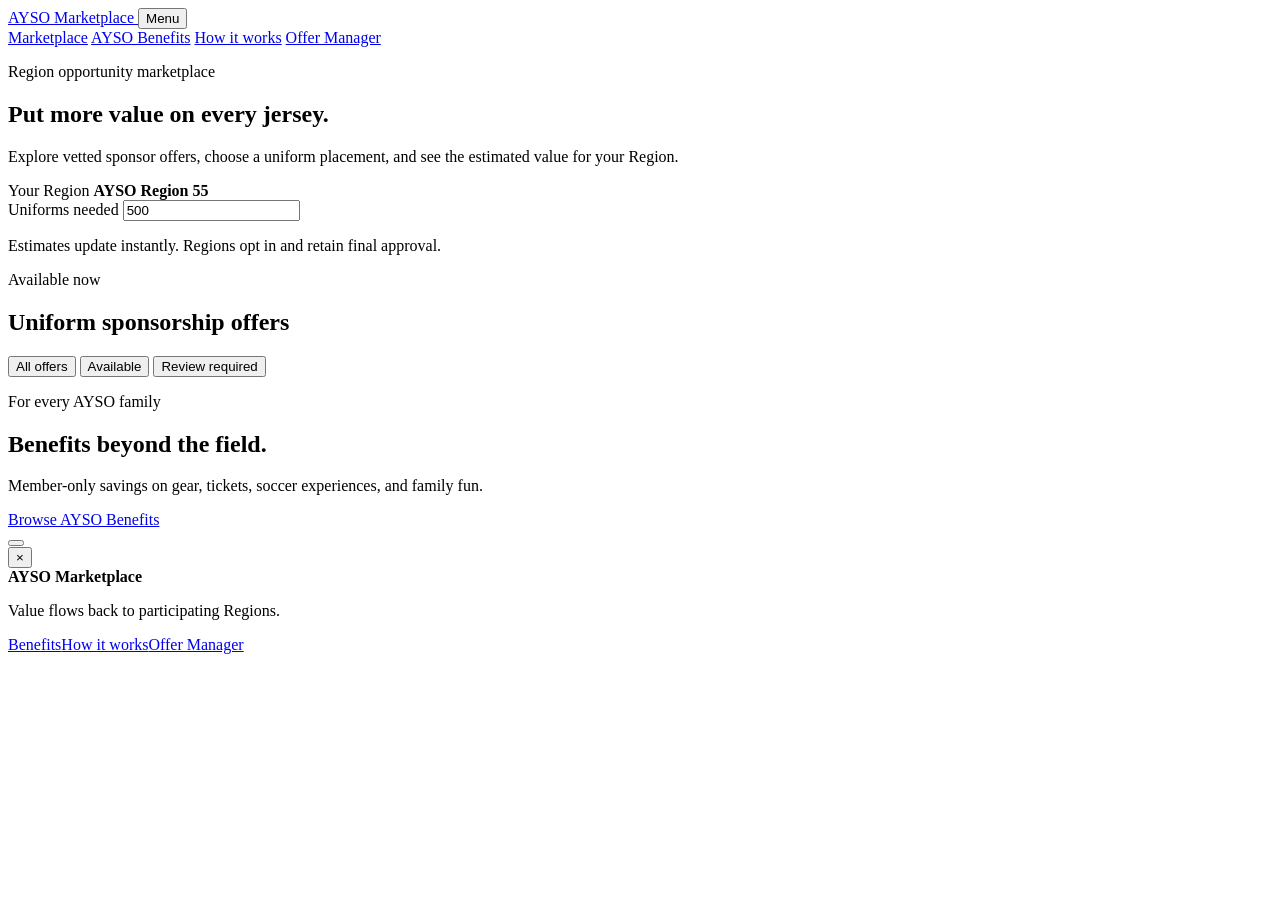
==== index.html @ 60f337e4 "Add current marketplace prototype baseline" ====
<!doctype html>
<html lang="en">
  <head>
    <meta charset="UTF-8" />
    <meta name="viewport" content="width=device-width, initial-scale=1.0" />
    <title>AYSO Sponsorship Marketplace</title>
    <link rel="stylesheet" href="styles.css" />
  </head>
  <body data-page="marketplace">
    <header class="site-header">
      <div class="shell nav-shell">
        <a class="brand-lockup" href="index.html" aria-label="AYSO Marketplace home">
          <span class="ayso-mark">AYSO</span>
          <span class="brand-name">Marketplace</span>
        </a>
        <button class="menu-button" type="button" aria-label="Open navigation" aria-expanded="false">Menu</button>
        <nav class="main-nav" aria-label="Main navigation">
          <a class="active" href="index.html">Marketplace</a>
          <a href="benefits.html">AYSO Benefits</a>
          <a href="explainers.html">How it works</a>
          <a class="admin-link" href="admin.html">Offer Manager</a>
        </nav>
      </div>
    </header>

    <main>
      <section class="market-hero">
        <div class="shell market-hero-grid">
          <div>
            <p class="utility-label">Region opportunity marketplace</p>
            <h1>Put more value on every jersey.</h1>
            <p class="lead">
              Explore vetted sponsor offers, choose a uniform placement, and see the estimated value for your Region.
            </p>
          </div>
          <div class="region-tool">
            <div class="tool-heading">
              <span>Your Region</span>
              <strong id="regionDisplay">AYSO Region 55</strong>
            </div>
            <label>
              <span>Uniforms needed</span>
              <input id="uniformCount" type="number" min="1" step="25" value="500" />
            </label>
            <p>Estimates update instantly. Regions opt in and retain final approval.</p>
          </div>
        </div>
      </section>

      <section class="shop-section">
        <div class="shell">
          <div class="section-bar">
            <div>
              <p class="utility-label">Available now</p>
              <h2>Uniform sponsorship offers</h2>
            </div>
            <div class="filter-group" aria-label="Marketplace filters">
              <button class="filter-button active" type="button" data-filter="all">All offers</button>
              <button class="filter-button" type="button" data-filter="available">Available</button>
              <button class="filter-button" type="button" data-filter="review">Review required</button>
            </div>
          </div>
          <div id="sponsorGrid" class="product-grid"></div>
        </div>
      </section>

      <section class="benefit-promo">
        <div class="shell benefit-promo-inner">
          <div>
            <p class="utility-label light-label">For every AYSO family</p>
            <h2>Benefits beyond the field.</h2>
            <p>Member-only savings on gear, tickets, soccer experiences, and family fun.</p>
          </div>
          <a class="button white-button" href="benefits.html">Browse AYSO Benefits</a>
        </div>
      </section>
    </main>

    <div id="offerDrawer" class="drawer" aria-hidden="true">
      <button class="drawer-scrim" type="button" data-close-drawer aria-label="Close offer"></button>
      <aside class="drawer-panel" aria-label="Selected sponsorship offer">
        <button class="icon-button drawer-close" type="button" data-close-drawer aria-label="Close">×</button>
        <div id="drawerContent"></div>
      </aside>
    </div>

    <footer class="site-footer">
      <div class="shell footer-grid">
        <div><strong>AYSO Marketplace</strong><p>Value flows back to participating Regions.</p></div>
        <nav><a href="benefits.html">Benefits</a><a href="explainers.html">How it works</a><a href="admin.html">Offer Manager</a></nav>
      </div>
    </footer>
    <script src="data.js"></script>
    <script src="app.js"></script>
  </body>
</html>
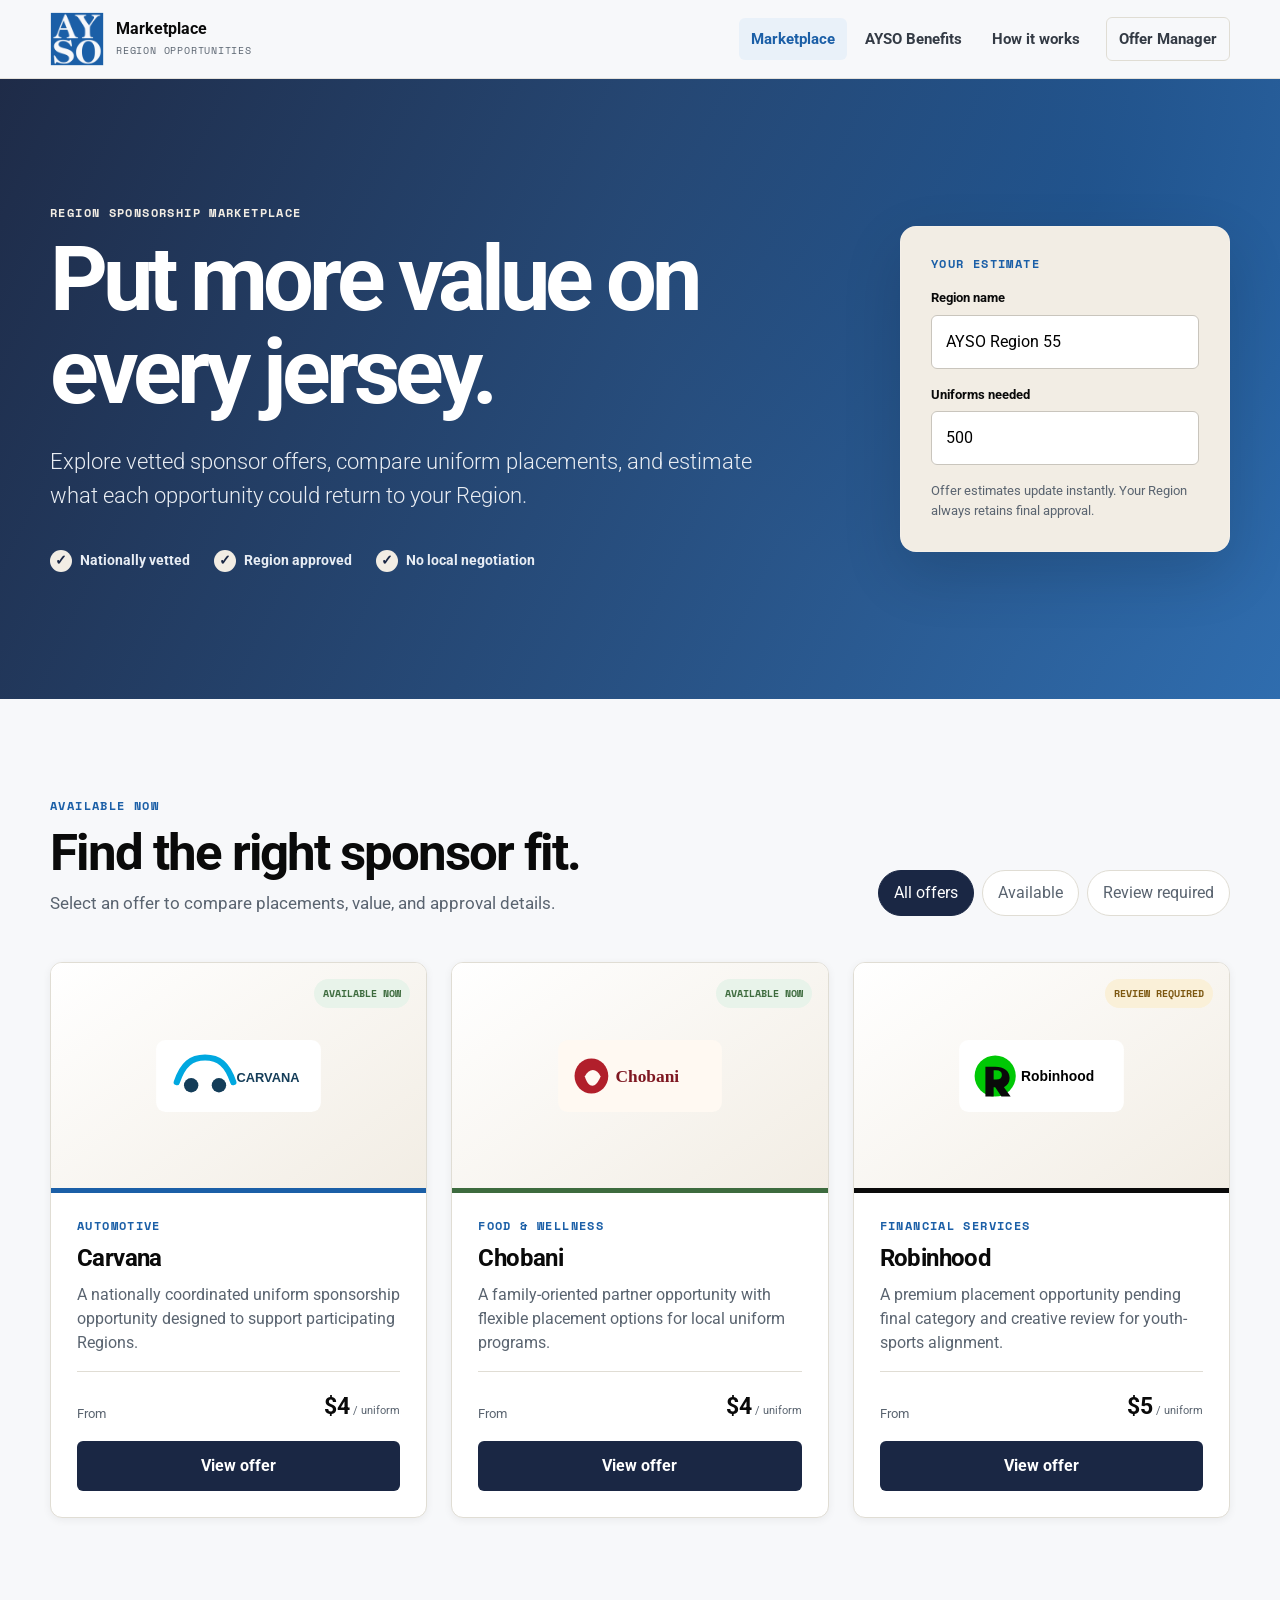
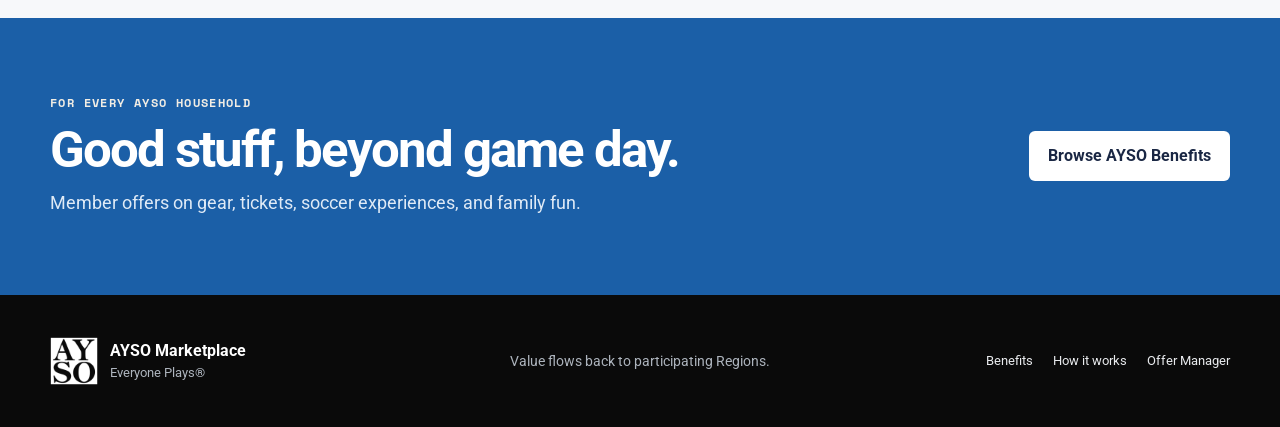
==== commit 792e5c8b: "Build final AYSO marketplace prototype" ====
--- a/index.html
+++ b/index.html
@@ -3,17 +3,22 @@
   <head>
     <meta charset="UTF-8" />
     <meta name="viewport" content="width=device-width, initial-scale=1.0" />
-    <title>AYSO Sponsorship Marketplace</title>
+    <meta name="description" content="Browse AYSO-approved uniform sponsorship opportunities for your Region." />
+    <title>AYSO Marketplace</title>
+    <link rel="preconnect" href="https://fonts.googleapis.com" />
+    <link rel="preconnect" href="https://fonts.gstatic.com" crossorigin />
+    <link href="https://fonts.googleapis.com/css2?family=Roboto:wght@300;400;500;700;900&family=Space+Mono:wght@400;700&display=swap" rel="stylesheet" />
     <link rel="stylesheet" href="styles.css" />
   </head>
   <body data-page="marketplace">
+    <a class="skip-link" href="#main">Skip to content</a>
     <header class="site-header">
       <div class="shell nav-shell">
         <a class="brand-lockup" href="index.html" aria-label="AYSO Marketplace home">
-          <span class="ayso-mark">AYSO</span>
-          <span class="brand-name">Marketplace</span>
+          <img src="assets/logos/ayso-square-heritage-blue-on-field-white-512.png" alt="AYSO" />
+          <span><strong>Marketplace</strong><small>Region opportunities</small></span>
         </a>
-        <button class="menu-button" type="button" aria-label="Open navigation" aria-expanded="false">Menu</button>
+        <button class="menu-button" type="button" aria-label="Toggle navigation" aria-expanded="false">Menu</button>
         <nav class="main-nav" aria-label="Main navigation">
           <a class="active" href="index.html">Marketplace</a>
           <a href="benefits.html">AYSO Benefits</a>
@@ -23,26 +28,24 @@
       </div>
     </header>
 
-    <main>
+    <main id="main">
       <section class="market-hero">
-        <div class="shell market-hero-grid">
-          <div>
-            <p class="utility-label">Region opportunity marketplace</p>
+        <div class="shell hero-grid">
+          <div class="hero-copy">
+            <p class="utility-label light-label">Region sponsorship marketplace</p>
             <h1>Put more value on every jersey.</h1>
-            <p class="lead">
-              Explore vetted sponsor offers, choose a uniform placement, and see the estimated value for your Region.
-            </p>
+            <p class="lead">Explore vetted sponsor offers, compare uniform placements, and estimate what each opportunity could return to your Region.</p>
+            <div class="trust-row" aria-label="Marketplace program benefits">
+              <span>Nationally vetted</span><span>Region approved</span><span>No local negotiation</span>
+            </div>
           </div>
           <div class="region-tool">
-            <div class="tool-heading">
-              <span>Your Region</span>
-              <strong id="regionDisplay">AYSO Region 55</strong>
-            </div>
-            <label>
-              <span>Uniforms needed</span>
-              <input id="uniformCount" type="number" min="1" step="25" value="500" />
-            </label>
-            <p>Estimates update instantly. Regions opt in and retain final approval.</p>
+            <p class="utility-label">Your estimate</p>
+            <label for="regionName">Region name</label>
+            <input id="regionName" type="text" value="AYSO Region 55" />
+            <label for="uniformCount">Uniforms needed</label>
+            <input id="uniformCount" type="number" min="1" step="25" value="500" />
+            <p>Offer estimates update instantly. Your Region always retains final approval.</p>
           </div>
         </div>
       </section>
@@ -52,7 +55,8 @@
           <div class="section-bar">
             <div>
               <p class="utility-label">Available now</p>
-              <h2>Uniform sponsorship offers</h2>
+              <h2>Find the right sponsor fit.</h2>
+              <p class="section-intro">Select an offer to compare placements, value, and approval details.</p>
             </div>
             <div class="filter-group" aria-label="Marketplace filters">
               <button class="filter-button active" type="button" data-filter="all">All offers</button>
@@ -67,9 +71,9 @@
       <section class="benefit-promo">
         <div class="shell benefit-promo-inner">
           <div>
-            <p class="utility-label light-label">For every AYSO family</p>
-            <h2>Benefits beyond the field.</h2>
-            <p>Member-only savings on gear, tickets, soccer experiences, and family fun.</p>
+            <p class="utility-label light-label">For every AYSO household</p>
+            <h2>Good stuff, beyond game day.</h2>
+            <p>Member offers on gear, tickets, soccer experiences, and family fun.</p>
           </div>
           <a class="button white-button" href="benefits.html">Browse AYSO Benefits</a>
         </div>
@@ -77,7 +81,7 @@
     </main>
 
     <div id="offerDrawer" class="drawer" aria-hidden="true">
-      <button class="drawer-scrim" type="button" data-close-drawer aria-label="Close offer"></button>
+      <button class="drawer-scrim" type="button" data-close-drawer aria-label="Close offer details"></button>
       <aside class="drawer-panel" aria-label="Selected sponsorship offer">
         <button class="icon-button drawer-close" type="button" data-close-drawer aria-label="Close">×</button>
         <div id="drawerContent"></div>
@@ -86,7 +90,8 @@
 
     <footer class="site-footer">
       <div class="shell footer-grid">
-        <div><strong>AYSO Marketplace</strong><p>Value flows back to participating Regions.</p></div>
+        <div class="footer-brand"><img src="assets/logos/ayso-square-white-512.png" alt="" /><span><strong>AYSO Marketplace</strong><small>Everyone Plays®</small></span></div>
+        <p>Value flows back to participating Regions.</p>
         <nav><a href="benefits.html">Benefits</a><a href="explainers.html">How it works</a><a href="admin.html">Offer Manager</a></nav>
       </div>
     </footer>
--- a/styles.css
+++ b/styles.css
@@ -0,0 +1,240 @@
+:root {
+  --blue: #1b5fa7;
+  --red: #d63a2f;
+  --field-white: #f7f8fa;
+  --black: #0a0a0a;
+  --navy: #1a2744;
+  --camel: #c4935a;
+  --cream: #f2ede4;
+  --gold: #d4a843;
+  --grass: #3d6b3e;
+  --muted: #5a6470;
+  --divider: #e0ddd4;
+  --card: #fff;
+  --shadow-sm: 0 2px 8px rgba(10, 10, 10, .06);
+  --shadow-lg: 0 22px 60px rgba(10, 10, 10, .14);
+}
+
+* { box-sizing: border-box; }
+html { scroll-behavior: smooth; }
+body { margin: 0; color: var(--black); background: var(--field-white); font-family: Roboto, "Helvetica Neue", Arial, sans-serif; line-height: 1.5; }
+body.drawer-open { overflow: hidden; }
+img { display: block; max-width: 100%; }
+a { color: inherit; }
+button, input, textarea, select { font: inherit; }
+button, a { -webkit-tap-highlight-color: transparent; }
+h1, h2, h3, p { margin-top: 0; }
+h1, h2, h3 { line-height: 1.04; }
+h1 { font-size: clamp(3rem, 7vw, 6rem); letter-spacing: -.055em; }
+h2 { font-size: clamp(2rem, 4vw, 3.5rem); letter-spacing: -.04em; }
+h3 { font-size: 1.5rem; letter-spacing: -.025em; }
+.shell { width: min(1180px, calc(100% - 40px)); margin-inline: auto; }
+.narrow { max-width: 900px; }
+.skip-link { position: fixed; z-index: 100; top: 10px; left: 10px; padding: 10px 14px; color: white; background: var(--black); transform: translateY(-150%); }
+.skip-link:focus { transform: none; }
+.utility-label { margin-bottom: 12px; color: var(--blue); font: 700 .72rem/1.3 "Space Mono", monospace; letter-spacing: .12em; text-transform: uppercase; }
+.light-label { color: var(--cream); }
+.lead { max-width: 720px; font-size: clamp(1.15rem, 2vw, 1.35rem); font-weight: 300; line-height: 1.55; }
+.section-intro { max-width: 610px; margin-bottom: 0; color: var(--muted); font-size: 1.05rem; }
+
+.site-header { position: sticky; z-index: 50; top: 0; border-bottom: 1px solid rgba(224, 221, 212, .8); background: rgba(247, 248, 250, .94); backdrop-filter: blur(16px); }
+.nav-shell { min-height: 78px; display: flex; align-items: center; justify-content: space-between; gap: 30px; }
+.brand-lockup { display: inline-flex; align-items: center; gap: 12px; color: var(--black); text-decoration: none; }
+.brand-lockup img { width: 54px; height: 54px; object-fit: contain; }
+.brand-lockup span { display: grid; line-height: 1.05; }
+.brand-lockup strong { font-size: 1.02rem; }
+.brand-lockup small { margin-top: 6px; color: var(--muted); font: 400 .62rem "Space Mono", monospace; letter-spacing: .08em; text-transform: uppercase; }
+.main-nav { display: flex; align-items: center; gap: 6px; }
+.main-nav a { padding: 10px 12px; border-radius: 6px; color: #343b45; font-size: .92rem; font-weight: 700; text-decoration: none; }
+.main-nav a:hover, .main-nav a.active { color: var(--blue); background: #e9f1f9; }
+.main-nav .admin-link { margin-left: 8px; border: 1px solid var(--divider); }
+.menu-button { display: none; border: 0; background: none; font-weight: 700; }
+
+.market-hero { min-height: 620px; display: grid; align-items: center; color: white; background: linear-gradient(115deg, rgba(26,39,68,.98), rgba(27,95,167,.91)), radial-gradient(circle at 85% 20%, #6b8aa8, transparent 38%); }
+.hero-grid { display: grid; grid-template-columns: minmax(0, 1.4fr) minmax(300px, .6fr); align-items: center; gap: 80px; padding-block: 90px; }
+.hero-copy h1 { max-width: 800px; margin-bottom: 26px; }
+.hero-copy .lead { color: #e9edf3; }
+.trust-row { display: flex; flex-wrap: wrap; gap: 24px; margin-top: 38px; }
+.trust-row span { display: inline-flex; align-items: center; gap: 8px; color: #e8edf4; font-size: .9rem; font-weight: 700; }
+.trust-row span::before { content: "✓"; display: grid; width: 22px; height: 22px; place-items: center; border-radius: 50%; color: var(--navy); background: var(--cream); }
+.region-tool { padding: 30px; border: 1px solid rgba(255,255,255,.18); border-radius: 16px; color: var(--black); background: var(--cream); box-shadow: var(--shadow-lg); }
+.region-tool label { display: block; margin: 16px 0 7px; font-size: .82rem; font-weight: 700; }
+.region-tool input { width: 100%; padding: 14px; border: 1px solid #c9c5bd; border-radius: 6px; background: white; }
+.region-tool p:last-child { margin: 16px 0 0; color: var(--muted); font-size: .82rem; }
+
+.shop-section, .content-section { padding: 100px 0; }
+.section-bar { display: flex; align-items: end; justify-content: space-between; gap: 30px; margin-bottom: 46px; }
+.section-bar h2 { margin-bottom: 12px; }
+.filter-group { display: flex; flex-wrap: wrap; gap: 8px; }
+.filter-button { padding: 10px 15px; border: 1px solid var(--divider); border-radius: 999px; color: var(--muted); background: white; cursor: pointer; }
+.filter-button.active, .filter-button:hover { border-color: var(--navy); color: white; background: var(--navy); }
+.product-grid { display: grid; grid-template-columns: repeat(3, 1fr); gap: 24px; }
+.product-card { overflow: hidden; border: 1px solid var(--divider); border-radius: 12px; background: white; box-shadow: var(--shadow-sm); transition: transform .2s, box-shadow .2s; }
+.product-card:hover { transform: translateY(-5px); box-shadow: 0 18px 42px rgba(10,10,10,.11); }
+.product-visual { position: relative; min-height: 230px; display: grid; place-items: center; padding: 50px; border-bottom: 5px solid var(--card-accent); background: linear-gradient(145deg, #fff, var(--cream)); }
+.partner-logo { max-width: 170px; max-height: 72px; object-fit: contain; }
+.logo-fallback { display: grid; width: 110px; height: 110px; place-items: center; border-radius: 18px; color: white; background: var(--card-accent, var(--navy)); font-size: 2.1rem; font-weight: 900; letter-spacing: -.08em; }
+.status-pill { position: absolute; top: 16px; right: 16px; padding: 7px 9px; border-radius: 999px; color: var(--grass); background: #e8f3ea; font: 700 .63rem "Space Mono", monospace; text-transform: uppercase; }
+.status-pill.review { color: #7c5710; background: #faf0d8; }
+.product-copy { padding: 26px; }
+.product-copy h3 { margin-bottom: 12px; }
+.product-copy > p:not(.utility-label) { min-height: 72px; color: var(--muted); }
+.price-line { display: flex; align-items: end; justify-content: space-between; padding: 17px 0; border-top: 1px solid var(--divider); }
+.price-line span { color: var(--muted); font-size: .82rem; }
+.price-line strong { font-size: 1.45rem; }
+.price-line small { color: var(--muted); font-size: .7rem; font-weight: 400; }
+.button { display: inline-flex; min-height: 46px; align-items: center; justify-content: center; padding: 12px 18px; border: 1px solid transparent; border-radius: 6px; font-weight: 700; text-decoration: none; cursor: pointer; }
+.card-button, .full-button { width: 100%; color: white; background: var(--navy); }
+.card-button:hover, .full-button:hover { background: var(--blue); }
+.empty-results { grid-column: 1 / -1; padding: 70px; border: 1px dashed var(--divider); text-align: center; background: white; }
+
+.benefit-promo { padding: 78px 0; color: white; background: var(--blue); }
+.benefit-promo-inner { display: flex; align-items: center; justify-content: space-between; gap: 40px; }
+.benefit-promo h2 { max-width: 700px; margin-bottom: 14px; }
+.benefit-promo p:last-child { margin-bottom: 0; color: #dfeaf6; font-size: 1.1rem; }
+.white-button { color: var(--navy); background: white; }
+.white-button:hover { background: var(--cream); }
+
+.page-hero { padding: 110px 0 100px; color: white; background: var(--navy); }
+.page-hero h1 { max-width: 900px; margin-bottom: 25px; }
+.benefits-hero { background: linear-gradient(115deg, rgba(26,39,68,.96), rgba(61,107,62,.72)), radial-gradient(circle at 85%, var(--camel), transparent 36%); }
+.explainer-hero { background: linear-gradient(120deg, var(--blue), var(--navy)); }
+.benefit-grid { display: grid; grid-template-columns: repeat(2, 1fr); gap: 24px; }
+.benefit-card { display: grid; grid-template-columns: 190px 1fr; overflow: hidden; border: 1px solid var(--divider); border-radius: 16px; background: white; box-shadow: var(--shadow-sm); }
+.benefit-visual { display: grid; min-height: 330px; place-items: center; padding: 28px; border-top: 7px solid var(--card-accent); background: var(--cream); }
+.benefit-copy { padding: 30px; }
+.benefit-copy h2 { margin-bottom: 10px; font-size: 1.9rem; }
+.discount { display: block; margin-bottom: 15px; color: var(--card-accent); font-size: 1.2rem; }
+.benefit-copy > p:not(.utility-label) { color: var(--muted); }
+.code-row { display: flex; align-items: center; justify-content: space-between; margin: 25px 0 18px; padding: 12px 0; border-block: 1px solid var(--divider); }
+.code-row span { color: var(--muted); font-size: .8rem; }
+.code-row button { border: 0; color: var(--blue); background: none; font: 700 .82rem "Space Mono", monospace; cursor: pointer; }
+.placeholder-link { color: #6f7680; background: #e6e8eb; cursor: not-allowed; }
+.benefits-note { padding: 80px 0; color: white; background: var(--grass); }
+.benefits-note-inner { display: flex; align-items: center; justify-content: center; gap: 65px; }
+.big-number { font-size: clamp(4rem, 9vw, 8rem); font-weight: 900; letter-spacing: -.08em; }
+.benefits-note h2 { margin-bottom: 12px; }
+.benefits-note p { max-width: 580px; margin-bottom: 0; }
+
+.steps-grid { display: grid; grid-template-columns: repeat(3, 1fr); gap: 1px; margin-bottom: 110px; background: var(--divider); }
+.steps-grid article { padding: 42px; background: white; }
+.steps-grid span { color: var(--red); font: 700 .8rem "Space Mono", monospace; }
+.steps-grid h2 { margin: 30px 0 16px; font-size: 2rem; }
+.steps-grid p, .placement-list p, .economics-card p { color: var(--muted); }
+.explainer-layout { display: grid; grid-template-columns: 1fr 440px; gap: 80px; align-items: start; }
+.placement-list { margin-top: 38px; }
+.placement-list article { padding: 25px 0; border-top: 1px solid var(--divider); }
+.placement-list strong { font-size: 1.2rem; }
+.placement-list p { margin: 8px 0 0; }
+.economics-card { padding: 38px; border-radius: 12px; background: var(--cream); }
+.economics-card h2 { font-size: 2rem; }
+.formula { display: flex; justify-content: space-between; padding: 16px 0; border-top: 1px solid #d3cdc2; }
+.formula.featured { margin-top: 4px; padding: 16px; border: 0; color: white; background: var(--blue); }
+.small-copy { margin: 22px 0 0; font-size: .85rem; }
+.guardrail-section { margin-top: 110px; }
+.guardrail-grid { display: grid; grid-template-columns: repeat(3, 1fr); gap: 12px; margin-top: 35px; }
+.guardrail-grid span { padding: 22px; border-left: 4px solid var(--blue); background: white; font-weight: 700; box-shadow: var(--shadow-sm); }
+
+.admin-hero { padding: 70px 0; color: white; background: var(--navy); }
+.admin-heading, .admin-intro { display: flex; align-items: end; justify-content: space-between; gap: 35px; }
+.admin-heading h1 { margin-bottom: 12px; font-size: clamp(3rem, 6vw, 5rem); }
+.admin-heading p:last-child { margin-bottom: 0; color: #d9dfe9; }
+.admin-actions { display: flex; gap: 10px; }
+.secondary-button { border-color: rgba(255,255,255,.35); color: white; background: transparent; }
+.outline-button { border-color: var(--blue); color: var(--blue); background: transparent; }
+.admin-intro { margin-bottom: 30px; }
+.admin-intro h2 { margin-bottom: 12px; font-size: 2.5rem; }
+.admin-intro p:last-child { max-width: 750px; margin-bottom: 0; color: var(--muted); }
+.benefit-admin-heading { margin-top: 90px; }
+.editor-stack { display: grid; gap: 18px; }
+.editor-card { padding: 28px; border: 1px solid var(--divider); border-radius: 10px; background: white; box-shadow: var(--shadow-sm); }
+.editor-card-head { display: flex; align-items: center; justify-content: space-between; margin-bottom: 24px; }
+.editor-card-head .utility-label { margin-bottom: 6px; }
+.editor-card-head h3 { margin: 0; }
+.text-button { border: 0; background: transparent; cursor: pointer; }
+.danger { color: #a52b23; }
+.form-grid { display: grid; grid-template-columns: repeat(4, 1fr); gap: 18px; }
+.form-grid label { display: grid; gap: 7px; color: #3f4650; font-size: .78rem; font-weight: 700; }
+.form-grid .wide { grid-column: span 2; }
+.form-grid input, .form-grid textarea, .form-grid select { width: 100%; min-height: 45px; padding: 11px; border: 1px solid #cfd3d8; border-radius: 5px; color: var(--black); background: white; }
+.form-grid textarea { min-height: 92px; resize: vertical; }
+.form-grid input[type="color"] { padding: 4px; }
+.calculation { display: grid; align-content: center; padding: 12px 15px; border-radius: 6px; color: white; background: var(--blue); }
+.calculation span, .calculation small { font-size: .7rem; }
+.calculation strong { font-size: 1.35rem; }
+.save-notice { position: fixed; z-index: 80; top: 95px; right: 24px; max-width: 380px; padding: 14px 18px; border-radius: 6px; color: white; background: var(--grass); box-shadow: var(--shadow-lg); opacity: 0; transform: translateY(-15px); pointer-events: none; transition: .2s; }
+.save-notice.show { opacity: 1; transform: none; }
+
+.drawer { position: fixed; z-index: 90; inset: 0; visibility: hidden; }
+.drawer.open { visibility: visible; }
+.drawer-scrim { position: absolute; inset: 0; border: 0; background: rgba(10,10,10,.58); opacity: 0; transition: opacity .25s; }
+.drawer.open .drawer-scrim { opacity: 1; }
+.drawer-panel { position: absolute; top: 0; right: 0; width: min(560px, 100%); height: 100%; overflow-y: auto; padding: 70px 40px 40px; background: white; box-shadow: var(--shadow-lg); transform: translateX(100%); transition: transform .28s ease; }
+.drawer.open .drawer-panel { transform: none; }
+.drawer-close { position: absolute; top: 20px; right: 25px; width: 38px; height: 38px; border: 0; border-radius: 50%; background: var(--field-white); font-size: 1.5rem; cursor: pointer; }
+.drawer-brand { min-height: 180px; display: grid; place-items: center; margin-bottom: 30px; border-bottom: 5px solid var(--card-accent); background: var(--cream); }
+.drawer-logo { max-width: 200px; max-height: 80px; }
+.drawer-panel h2 { margin-bottom: 15px; }
+.drawer-panel > div > p:not(.utility-label, .estimate-note) { color: var(--muted); }
+.drawer-meta { display: grid; grid-template-columns: 1fr 1fr; gap: 12px; margin: 28px 0; }
+.drawer-meta span { display: grid; gap: 5px; padding: 15px; color: var(--muted); background: var(--field-white); font-size: .75rem; }
+.drawer-meta strong { color: var(--black); font-size: .95rem; }
+.placement-options { display: grid; gap: 10px; margin: 18px 0; }
+.placement-option { display: grid; grid-template-columns: auto 1fr auto; align-items: center; gap: 12px; padding: 15px; border: 1px solid var(--divider); border-radius: 6px; cursor: pointer; }
+.placement-option:has(input:checked) { border-color: var(--blue); background: #edf4fb; }
+.placement-option span { display: grid; }
+.placement-option small { color: var(--muted); }
+.estimate-note { color: var(--muted); font-size: .78rem; }
+
+.site-footer { padding: 42px 0; color: white; background: var(--black); }
+.footer-grid { display: grid; grid-template-columns: 1fr auto 1fr; align-items: center; gap: 30px; }
+.footer-brand { display: flex; align-items: center; gap: 12px; }
+.footer-brand img { width: 48px; height: 48px; object-fit: contain; }
+.footer-brand span { display: grid; }
+.footer-brand small { color: #adb4bd; }
+.site-footer p { margin: 0; color: #adb4bd; font-size: .85rem; }
+.site-footer nav { display: flex; justify-content: end; gap: 20px; }
+.site-footer a { color: #e8eaed; font-size: .82rem; text-decoration: none; }
+
+@media (max-width: 980px) {
+  .product-grid { grid-template-columns: repeat(2, 1fr); }
+  .hero-grid { grid-template-columns: 1fr; gap: 45px; }
+  .region-tool { max-width: 600px; }
+  .benefit-card { grid-template-columns: 1fr; }
+  .benefit-visual { min-height: 190px; }
+  .explainer-layout { grid-template-columns: 1fr; }
+  .form-grid { grid-template-columns: repeat(2, 1fr); }
+  .footer-grid { grid-template-columns: 1fr; text-align: center; }
+  .footer-brand, .site-footer nav { justify-content: center; }
+}
+
+@media (max-width: 760px) {
+  .shell { width: min(100% - 28px, 1180px); }
+  .nav-shell { min-height: 70px; }
+  .brand-lockup img { width: 46px; height: 46px; }
+  .menu-button { display: block; }
+  .main-nav { position: absolute; top: 70px; left: 0; right: 0; display: none; padding: 12px 14px 18px; border-bottom: 1px solid var(--divider); background: var(--field-white); box-shadow: var(--shadow-sm); }
+  .main-nav.open { display: grid; }
+  .main-nav .admin-link { margin-left: 0; }
+  h1 { font-size: clamp(2.8rem, 14vw, 4.5rem); }
+  .market-hero { min-height: auto; }
+  .hero-grid, .page-hero { padding-block: 70px; }
+  .shop-section, .content-section { padding-block: 70px; }
+  .section-bar, .benefit-promo-inner, .benefits-note-inner, .admin-heading, .admin-intro { align-items: stretch; flex-direction: column; }
+  .product-grid, .benefit-grid, .steps-grid, .guardrail-grid { grid-template-columns: 1fr; }
+  .steps-grid { gap: 12px; margin-bottom: 70px; background: transparent; }
+  .benefit-card { grid-template-columns: 1fr; }
+  .benefit-promo-inner { display: flex; }
+  .benefits-note-inner { display: flex; text-align: center; gap: 15px; }
+  .admin-heading, .admin-intro { display: flex; }
+  .admin-actions { flex-wrap: wrap; }
+  .form-grid { grid-template-columns: 1fr; }
+  .form-grid .wide { grid-column: span 1; }
+  .drawer-panel { padding-inline: 22px; }
+  .drawer-meta { grid-template-columns: 1fr; }
+  .trust-row { gap: 13px; }
+}
+
+@media (prefers-reduced-motion: reduce) {
+  *, *::before, *::after { scroll-behavior: auto !important; transition: none !important; }
+}
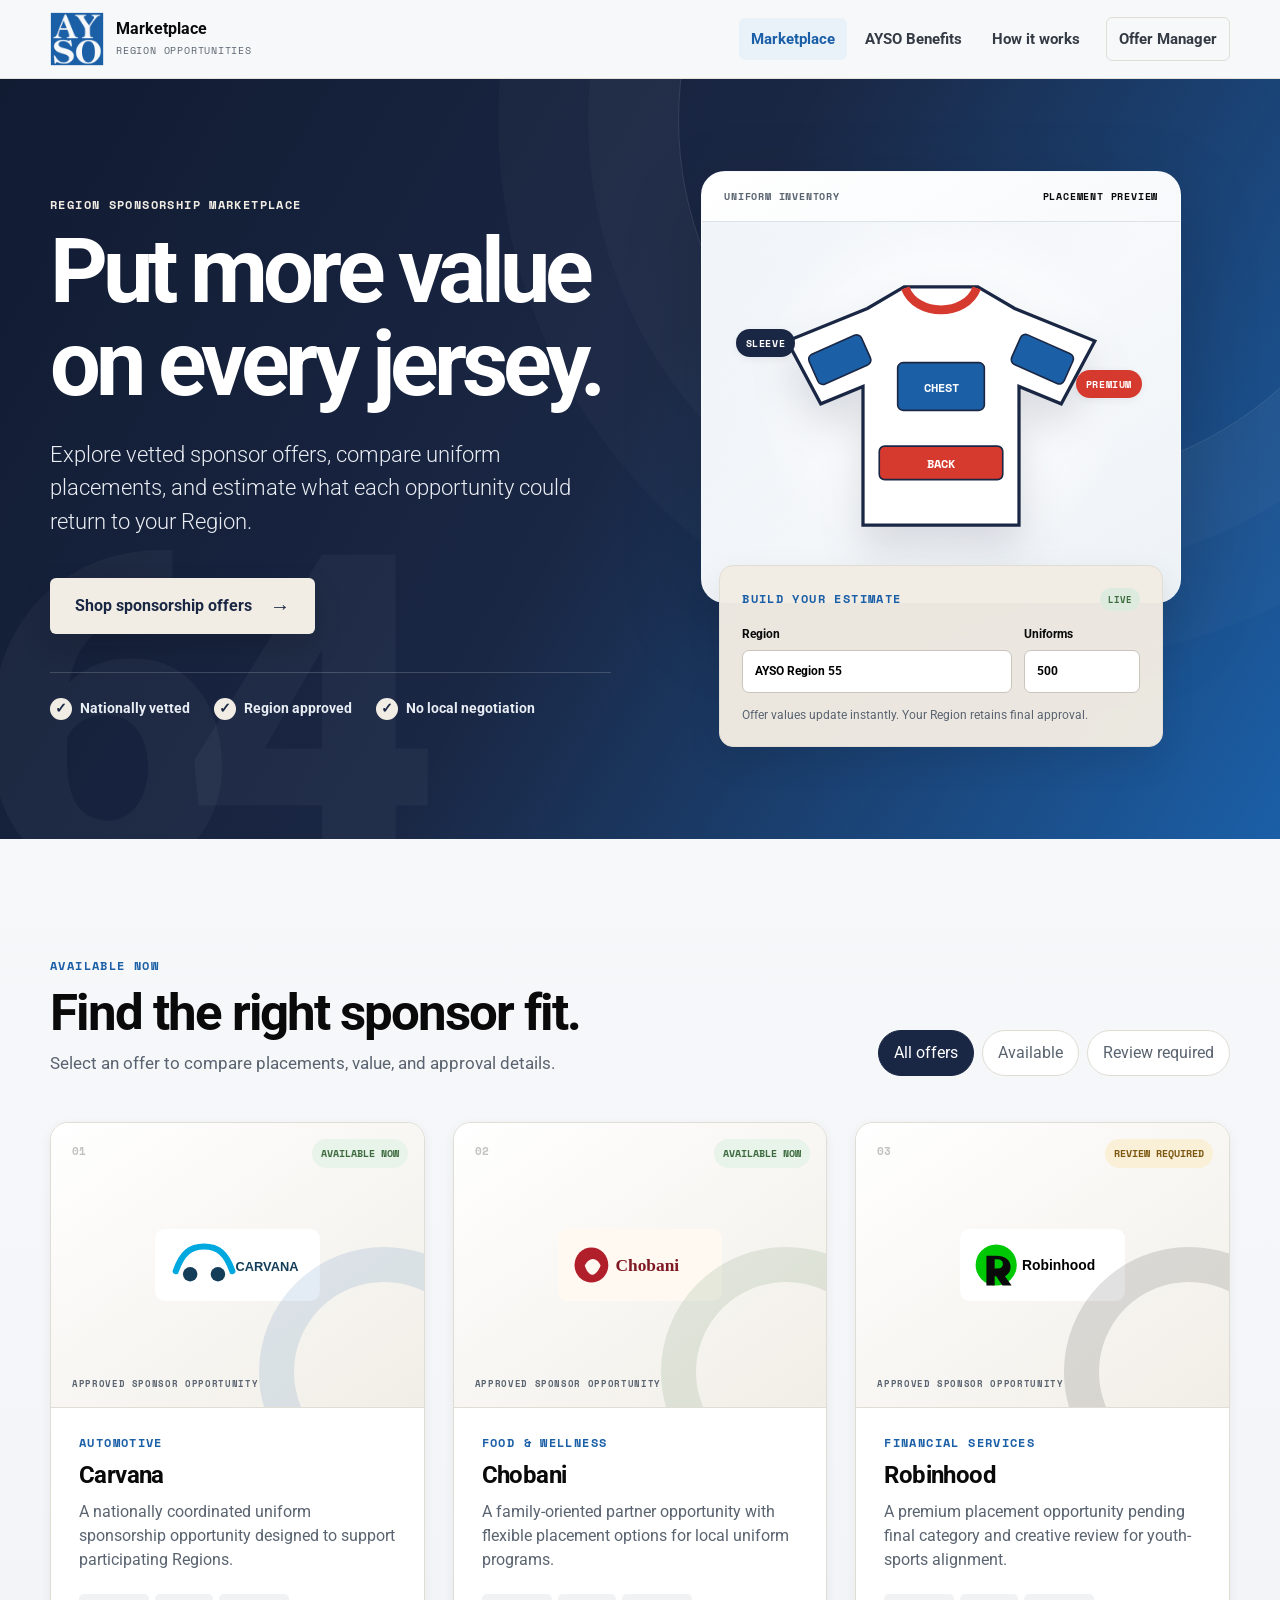
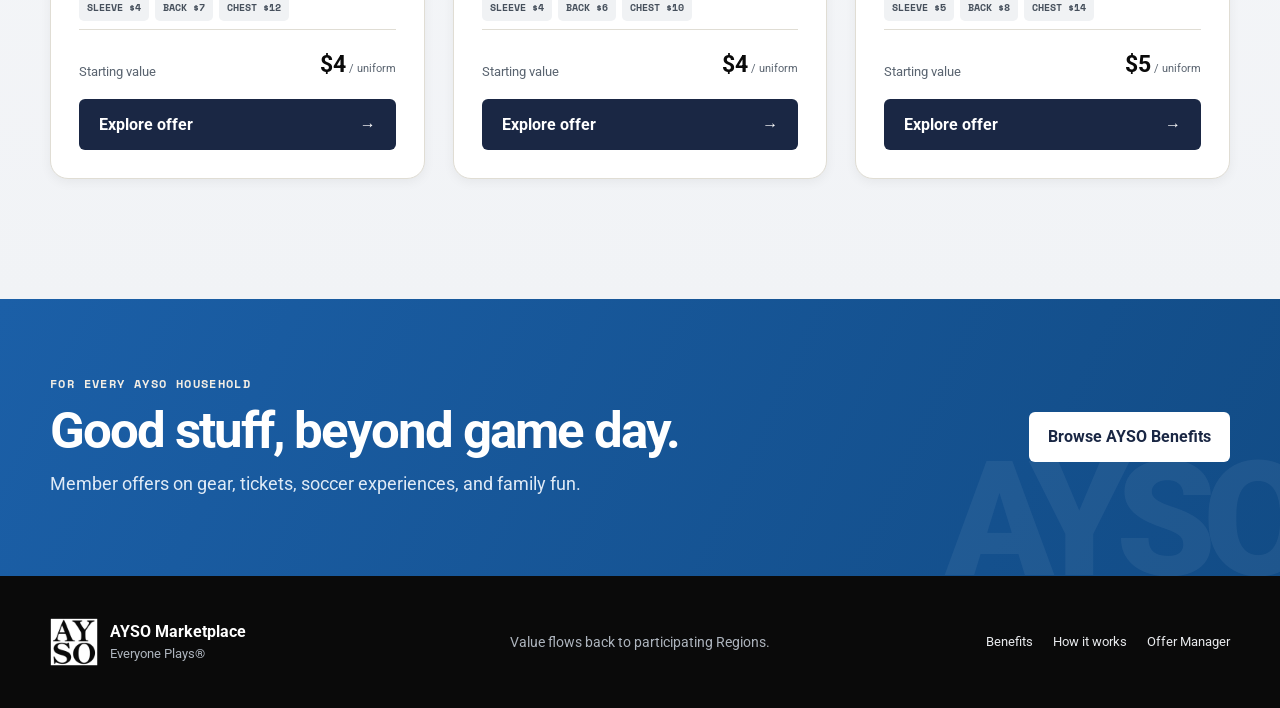
==== commit 50dc0117: "Polish marketplace storefront design" ====
--- a/index.html
+++ b/index.html
@@ -35,22 +35,41 @@
             <p class="utility-label light-label">Region sponsorship marketplace</p>
             <h1>Put more value on every jersey.</h1>
             <p class="lead">Explore vetted sponsor offers, compare uniform placements, and estimate what each opportunity could return to your Region.</p>
+            <a class="button hero-button" href="#offers">Shop sponsorship offers <span aria-hidden="true">→</span></a>
             <div class="trust-row" aria-label="Marketplace program benefits">
               <span>Nationally vetted</span><span>Region approved</span><span>No local negotiation</span>
             </div>
           </div>
-          <div class="region-tool">
-            <p class="utility-label">Your estimate</p>
-            <label for="regionName">Region name</label>
-            <input id="regionName" type="text" value="AYSO Region 55" />
-            <label for="uniformCount">Uniforms needed</label>
-            <input id="uniformCount" type="number" min="1" step="25" value="500" />
-            <p>Offer estimates update instantly. Your Region always retains final approval.</p>
+          <div class="hero-commerce">
+            <div class="kit-preview" aria-label="AYSO jersey sponsorship placement preview">
+              <div class="preview-topline"><span>Uniform inventory</span><strong>Placement preview</strong></div>
+              <div class="jersey-stage">
+                <svg class="jersey-svg" viewBox="0 0 360 300" role="img" aria-label="Jersey with sleeve, chest, and back sponsorship zones">
+                  <path class="jersey-shape" d="M112 54 146 34h68l34 20 74 30-31 58-39-16v128H108V126l-39 16-31-58z"/>
+                  <path class="jersey-collar" d="M147 35c10 27 56 27 66 0"/>
+                  <rect class="zone zone-chest" x="140" y="104" width="80" height="44" rx="5"/>
+                  <rect class="zone zone-left" x="60" y="86" width="53" height="30" rx="5" transform="rotate(-24 87 101)"/>
+                  <rect class="zone zone-right" x="247" y="86" width="53" height="30" rx="5" transform="rotate(24 274 101)"/>
+                  <rect class="zone zone-back" x="123" y="181" width="114" height="31" rx="5"/>
+                  <text x="180" y="131">CHEST</text><text x="180" y="201">BACK</text>
+                </svg>
+                <span class="placement-tag tag-sleeve">Sleeve</span>
+                <span class="placement-tag tag-chest">Premium</span>
+              </div>
+            </div>
+            <div class="region-tool">
+              <div class="estimate-heading"><p class="utility-label">Build your estimate</p><span>Live</span></div>
+              <div class="estimate-fields">
+                <label for="regionName">Region<input id="regionName" type="text" value="AYSO Region 55" /></label>
+                <label for="uniformCount">Uniforms<input id="uniformCount" type="number" min="1" step="25" value="500" /></label>
+              </div>
+              <p>Offer values update instantly. Your Region retains final approval.</p>
+            </div>
           </div>
         </div>
       </section>
 
-      <section class="shop-section">
+      <section id="offers" class="shop-section">
         <div class="shell">
           <div class="section-bar">
             <div>
--- a/styles.css
+++ b/styles.css
@@ -238,3 +238,89 @@
 @media (prefers-reduced-motion: reduce) {
   *, *::before, *::after { scroll-behavior: auto !important; transition: none !important; }
 }
+
+/* Premium storefront visual pass */
+.market-hero { position: relative; min-height: 760px; overflow: hidden; background: linear-gradient(120deg, #111b32 0%, #1a2744 48%, #1b5fa7 100%); }
+.market-hero::before { content: ""; position: absolute; width: 720px; height: 720px; top: -320px; right: -120px; border: 1px solid rgba(255,255,255,.12); border-radius: 50%; box-shadow: 0 0 0 90px rgba(255,255,255,.025), 0 0 0 180px rgba(255,255,255,.018); }
+.market-hero::after { content: "64"; position: absolute; left: -25px; bottom: -105px; color: rgba(255,255,255,.035); font-size: 28rem; font-weight: 900; line-height: 1; letter-spacing: -.12em; }
+.hero-grid { position: relative; z-index: 1; grid-template-columns: minmax(0,.92fr) minmax(480px,.72fr); gap: 90px; }
+.hero-copy h1 { max-width: 720px; font-size: clamp(4rem,7vw,7.2rem); }
+.hero-button { gap: 18px; min-height: 54px; margin-top: 18px; padding-inline: 24px; color: var(--navy); background: var(--cream); box-shadow: 0 12px 30px rgba(10,10,10,.16); }
+.hero-button:hover { background: white; transform: translateY(-2px); }
+.hero-button span { font-size: 1.25rem; }
+.trust-row { padding-top: 25px; border-top: 1px solid rgba(255,255,255,.17); }
+.trust-row span::before { content: "✓"; }
+.hero-commerce { position: relative; }
+.kit-preview { overflow: hidden; border: 1px solid rgba(255,255,255,.2); border-radius: 24px; color: var(--black); background: linear-gradient(150deg,#fff,#edf2f7); box-shadow: 0 28px 80px rgba(10,10,10,.18); }
+.preview-topline { display: flex; justify-content: space-between; padding: 17px 22px; border-bottom: 1px solid #dce2e8; font: 700 .62rem "Space Mono",monospace; letter-spacing: .08em; text-transform: uppercase; }
+.preview-topline span { color: var(--muted); }
+.jersey-stage { position: relative; min-height: 380px; display: grid; place-items: center; background: radial-gradient(circle at 50% 45%,#fff 0 18%,transparent 58%),linear-gradient(135deg,rgba(27,95,167,.06),transparent 55%); }
+.jersey-svg { width: min(88%,390px); filter: drop-shadow(0 22px 20px rgba(26,39,68,.15)); }
+.jersey-shape { fill: #fff; stroke: var(--navy); stroke-width: 3; }
+.jersey-collar { fill: none; stroke: var(--red); stroke-width: 8; }
+.zone { fill: var(--blue); stroke: var(--navy); stroke-width: 1.5; }
+.zone-back { fill: var(--red); }
+.jersey-svg text { fill: white; font: 700 11px "Space Mono",monospace; text-anchor: middle; }
+.placement-tag { position: absolute; padding: 7px 10px; border-radius: 999px; color: white; background: var(--navy); font: 700 .6rem "Space Mono",monospace; letter-spacing: .06em; text-transform: uppercase; box-shadow: var(--shadow-sm); }
+.tag-sleeve { left: 7%; top: 28%; }
+.tag-chest { right: 8%; top: 39%; background: var(--red); }
+.region-tool { position: relative; z-index: 2; width: calc(100% - 36px); margin: -38px auto 0; padding: 22px; border: 1px solid var(--divider); border-radius: 14px; background: rgba(242,237,228,.97); box-shadow: 0 14px 35px rgba(10,10,10,.09); }
+.estimate-heading { display: flex; align-items: center; justify-content: space-between; }
+.estimate-heading .utility-label { margin: 0; }
+.estimate-heading > span { padding: 5px 8px; border-radius: 999px; color: var(--grass); background: #dcebdd; font: 700 .58rem "Space Mono",monospace; text-transform: uppercase; }
+.estimate-fields { display: grid; grid-template-columns: 1.4fr .6fr; gap: 12px; margin-top: 15px; }
+.region-tool label { display: grid; gap: 6px; margin: 0; font-size: .72rem; }
+.region-tool input { padding: 12px; border-radius: 7px; }
+.region-tool p:last-child { margin-top: 13px; font-size: .75rem; }
+.shop-section { padding-block: 120px; background: linear-gradient(#f7f8fa,#f1f3f6); }
+.product-grid { gap: 28px; }
+.product-card { border-radius: 18px; box-shadow: 0 3px 12px rgba(10,10,10,.055); transition: transform .25s,box-shadow .25s,border-color .25s; }
+.product-card:hover { transform: translateY(-8px); box-shadow: 0 14px 35px rgba(10,10,10,.09); }
+.product-visual { min-height: 285px; overflow: hidden; padding: 56px; border-bottom: 1px solid var(--divider); background: linear-gradient(145deg,#fff,#f1eee7); }
+.product-visual::after { content: ""; position: absolute; width: 180px; height: 180px; right: -85px; bottom: -90px; border: 35px solid color-mix(in srgb,var(--card-accent) 12%,transparent); border-radius: 50%; }
+.card-index { position: absolute; top: 20px; left: 21px; color: rgba(10,10,10,.24); font: 700 .68rem "Space Mono",monospace; }
+.visual-caption { position: absolute; bottom: 17px; left: 21px; color: var(--muted); font: 700 .58rem "Space Mono",monospace; letter-spacing: .07em; text-transform: uppercase; }
+.product-copy { padding: 28px; }
+.placement-chips { display: flex; flex-wrap: wrap; gap: 6px; margin: 22px 0 8px; }
+.placement-chips span { padding: 6px 8px; border-radius: 5px; color: #46505c; background: #f0f2f4; font: 700 .61rem "Space Mono",monospace; text-transform: uppercase; }
+.card-button { min-height: 51px; justify-content: space-between; padding-inline: 19px; }
+.benefit-promo { position: relative; overflow: hidden; background: linear-gradient(115deg,var(--blue),#124c86); }
+.benefit-promo::after { content: "AYSO"; position: absolute; right: -20px; bottom: -65px; color: rgba(255,255,255,.06); font-size: 10rem; font-weight: 900; letter-spacing: -.08em; }
+.benefit-promo-inner { position: relative; z-index: 1; }
+.benefits-hero { position: relative; overflow: hidden; background: linear-gradient(115deg,#1a2744,#24375d 58%,#3d6b3e); }
+.benefits-hero::after { content: ""; position: absolute; width: 600px; height: 600px; right: -200px; top: -260px; border: 90px solid rgba(242,237,228,.06); border-radius: 50%; }
+.benefits-hero-grid { position: relative; z-index: 1; display: grid; grid-template-columns: 1fr 440px; align-items: center; gap: 80px; }
+.perks-stack { position: relative; min-height: 360px; }
+.perks-card { position: absolute; width: 280px; min-height: 170px; display: grid; align-content: space-between; padding: 24px; border: 1px solid rgba(255,255,255,.2); border-radius: 18px; box-shadow: 0 28px 80px rgba(10,10,10,.18); }
+.perks-card span { font: 700 .62rem "Space Mono",monospace; letter-spacing: .1em; }
+.perks-card strong { font-size: 3rem; letter-spacing: -.06em; }
+.card-one { z-index: 3; left: 0; top: 78px; color: var(--navy); background: var(--cream); transform: rotate(-5deg); }
+.card-two { z-index: 2; right: 0; top: 10px; color: white; background: var(--blue); transform: rotate(7deg); }
+.card-three { z-index: 1; right: 15px; bottom: 0; color: white; background: var(--red); transform: rotate(-3deg); }
+.offer-count { padding: 9px 13px; border: 1px solid var(--divider); border-radius: 999px; color: var(--muted); background: white; font: 700 .65rem "Space Mono",monospace; text-transform: uppercase; }
+.benefit-grid { gap: 28px; }
+.benefit-card { grid-template-columns: 44% 56%; min-height: 390px; border-radius: 20px; transition: transform .25s,box-shadow .25s; }
+.benefit-card:hover { transform: translateY(-6px); box-shadow: 0 14px 35px rgba(10,10,10,.09); }
+.benefit-visual { position: relative; overflow: hidden; padding: 32px; border-top: 0; border-left: 8px solid var(--card-accent); background: linear-gradient(145deg,var(--cream),#fff); }
+.benefit-visual::after { content: ""; position: absolute; width: 150px; height: 150px; right: -80px; bottom: -70px; border: 28px solid color-mix(in srgb,var(--card-accent) 12%,transparent); border-radius: 50%; }
+.perk-badge { position: absolute; top: 18px; left: 19px; color: var(--muted); font: 700 .55rem "Space Mono",monospace; letter-spacing: .08em; }
+.benefit-discount-stamp { position: absolute; right: 18px; bottom: 18px; max-width: 120px; padding: 8px 10px; border-radius: 6px; color: white; background: var(--card-accent); font: 700 .7rem "Space Mono",monospace; text-align: center; text-transform: uppercase; }
+.discount { display: inline-block; padding: 7px 10px; border-radius: 5px; background: color-mix(in srgb,var(--card-accent) 9%,white); font-size: 1rem; }
+
+@media (max-width: 980px) {
+  .hero-grid { grid-template-columns: 1fr; }
+  .hero-commerce { max-width: 620px; }
+  .benefits-hero-grid { grid-template-columns: 1fr; }
+  .perks-stack { max-width: 500px; }
+}
+
+@media (max-width: 760px) {
+  .hero-copy h1 { font-size: clamp(3.2rem,15vw,5rem); }
+  .jersey-stage { min-height: 310px; }
+  .estimate-fields { grid-template-columns: 1fr; }
+  .region-tool { width: calc(100% - 20px); }
+  .perks-stack { min-height: 290px; transform: scale(.84); transform-origin: left top; }
+  .benefit-card { grid-template-columns: 1fr; }
+  .benefit-visual { min-height: 230px; border-left: 0; border-top: 7px solid var(--card-accent); }
+  .offer-count { align-self: flex-start; }
+}
